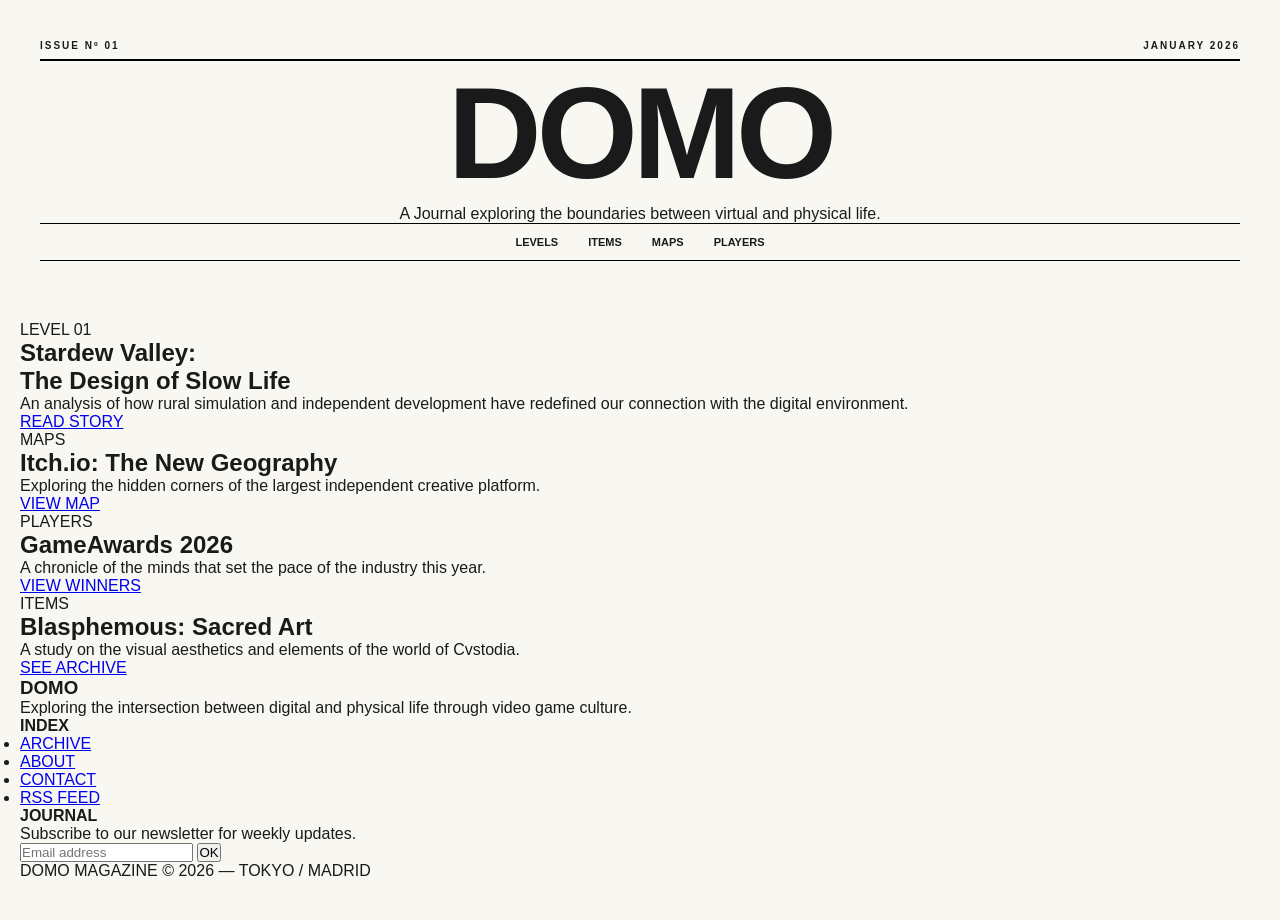
==== videojuegos.html @ 767f998e "new html" ====
<!DOCTYPE html>
<html lang="es">
<head>
    <meta charset="UTF-8">
    <meta name="viewport" content="width=device-width, initial-scale=1.0">
    <title>DOMO — Journal for Digital & Physical Life</title>
    <link rel="alternate" type="application/rss+xml" title="GameStation RSS" href="videjuegos_indie.rss" />
    <link rel="stylesheet" href="videojuegos.css">
</head>
<body>

    <header class="mag-header">
        <div class="top-bar">
            <span>ISSUE Nº 01</span>
            <span>JANUARY 2026</span>
        </div>
        
        <h1 class="logo">DOMO</h1>
        <p class="tagline">A Journal exploring the boundaries between virtual and physical life.</p>
        
        <nav class="navigation">
            <ul>
                <li>LEVELS</li>
                <li>ITEMS</li>
                <li>MAPS</li>
                <li>PLAYERS</li>
            </ul>
        </nav>
    </header>

    <main class="magazine-grid">
    <article class="card featured">
        <div class="tag-simple">LEVEL 01</div>
        <div class="card-content">
            <h2>Stardew Valley: <br>The Design of Slow Life</h2>
            <p>An analysis of how rural simulation and independent development have redefined our connection with the digital environment.</p>
            <a href="#" class="link">READ STORY</a>
        </div>
    </article>
    
    <section class="sidebar-cards">
        <article class="entry-card">
            <div class="entry-card__header">
                <div class="entry-card__tag">MAPS</div>
                <div class="entry-card__spacer"></div>
            </div>
            <div class="card-content">
                <h2>Itch.io: The New Geography</h2>
                <p>Exploring the hidden corners of the largest independent creative platform.</p>
                <a href="#" class="link">VIEW MAP</a>
            </div>
        </article>

        <article class="entry-card">
            <div class="entry-card__header">
                <div class="entry-card__tag">PLAYERS</div>
                <div class="entry-card__spacer"></div>
            </div>
            <div class="card-content">
                <h2>GameAwards 2026</h2>
                <p>A chronicle of the minds that set the pace of the industry this year.</p>
                <a href="#" class="link">VIEW WINNERS</a>
            </div>
        </article>

        <article class="entry-card">
            <div class="entry-card__header">
                <div class="entry-card__tag">ITEMS</div>
                <div class="entry-card__spacer"></div>
            </div>
            <div class="card-content">
                <h2>Blasphemous: Sacred Art</h2>
                <p>A study on the visual aesthetics and elements of the world of Cvstodia.</p>
                <a href="#" class="link">SEE ARCHIVE</a>
            </div>
        </article>
    </section>
</main>
 <footer class="main-footer">
        <div class="footer-container">
            <div class="footer-column">
                <h3 class="footer-logo">DOMO</h3>
                <p>Exploring the intersection between digital and physical life through video game culture.</p>
            </div>
            <div class="footer-column">
                <h4>INDEX</h4>
                <ul class="footer-links">
                    <li><a href="#">ARCHIVE</a></li>
                    <li><a href="#">ABOUT</a></li>
                    <li><a href="#">CONTACT</a></li>
                    <li><a href="videjuegos_indie.rss" class="rss-link">RSS FEED</a></li>
                </ul>
            </div>
            <div class="footer-column">
                <h4>JOURNAL</h4>
                <p>Subscribe to our newsletter for weekly updates.</p>
                <div class="footer-subscribe">
                    <input type="email" placeholder="Email address">
                    <button>OK</button>
                </div>
            </div>
        </div>
        <div class="footer-bottom">
            <p>DOMO MAGAZINE © 2026 — TOKYO / MADRID</p>
        </div>
    </footer>
</body>
</html>
---- videojuegos.css ----
* {
    margin: 0;
    padding: 0;
    box-sizing: border-box;
}

body {
    background-color: #f8f7f2;
    color: #1a1a1a;
    font-family: "Helvetica Neue", Helvetica, Arial, sans-serif;
    padding: 40px 20px;
}

.mag-header {
    max-width: 1200px;
    margin: 0 auto 60px auto;
    text-align: center;
}

.top-bar {
    display: flex;
    justify-content: space-between;
    font-size: 10px;
    font-weight: 900;
    letter-spacing: 2px;
    border-bottom: 2px solid #000;
    padding-bottom: 8px;
}

.logo {
    font-size: clamp(60px, 12vw, 130px);
    font-weight: 900;
    letter-spacing: -5px;
    margin: 20px 0;
    line-height: 0.8;
}

.navigation ul {
    list-style: none;
    display: flex;
    justify-content: center;
    gap: 30px;
    border-top: 1.5px solid #000;
    border-bottom: 1.5px solid #000;
    padding: 12px 0;
}

.navigation li {
    font-size: 11px;
    font-weight: 900;
}
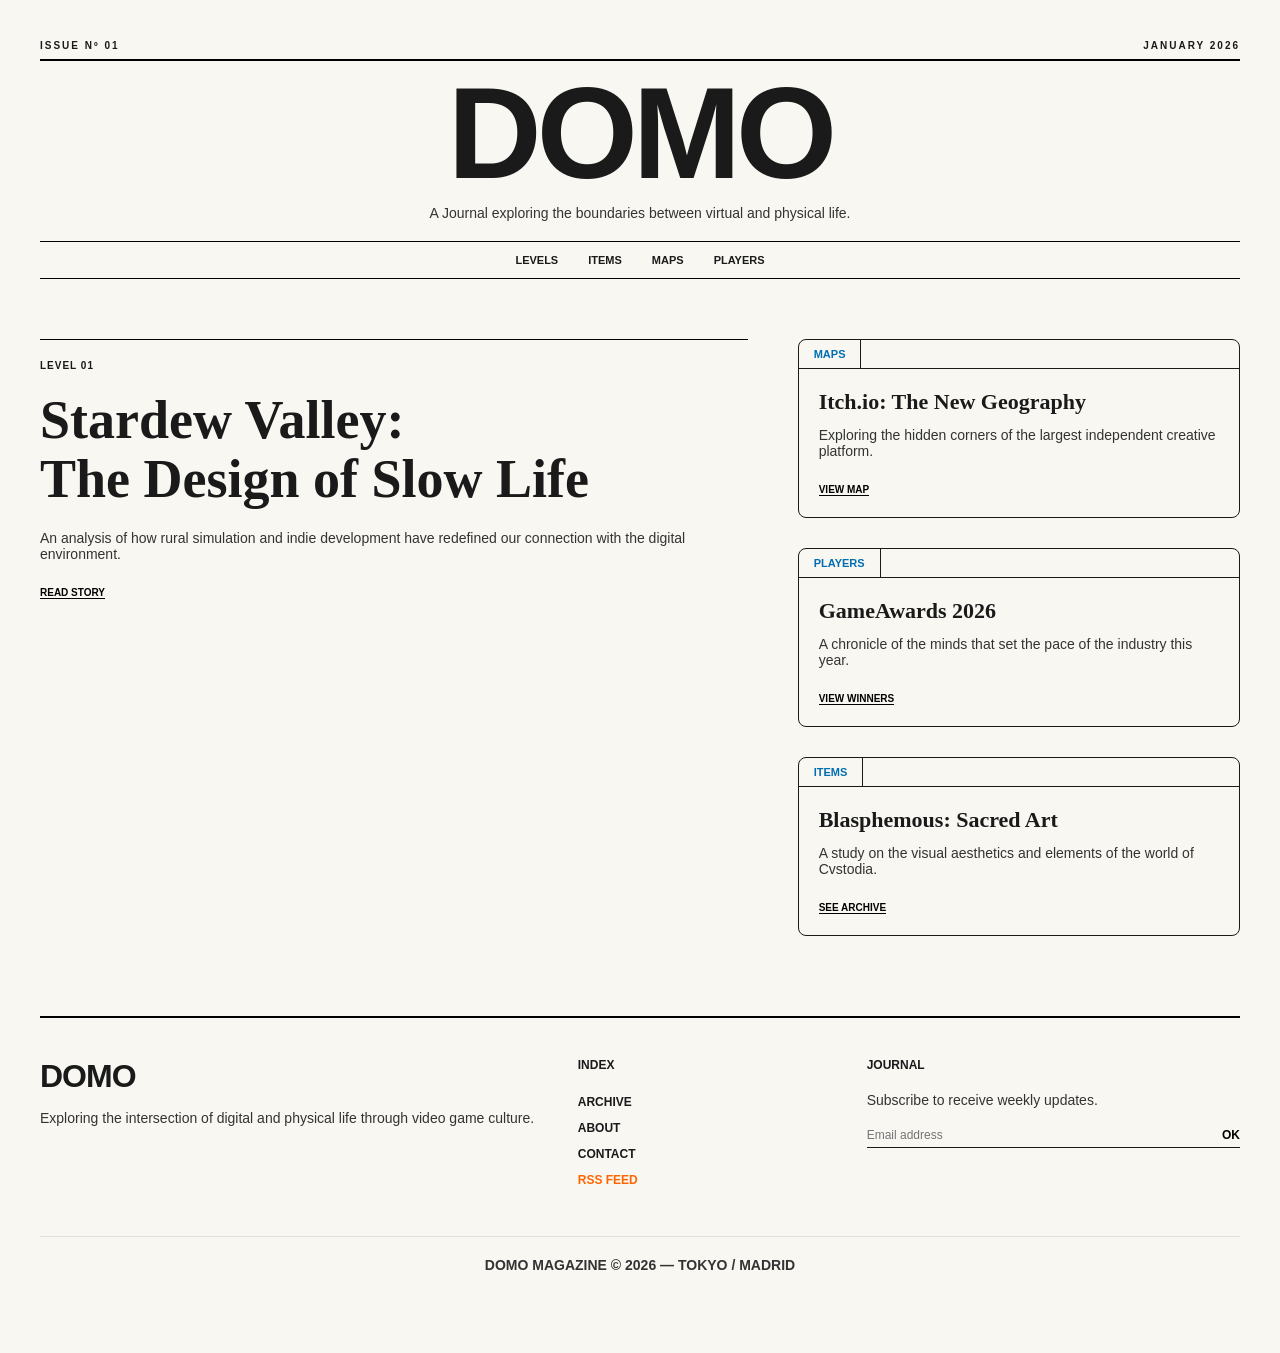
==== commit 90d2d494: "Fixed css and html structures" ====
--- a/videojuegos.html
+++ b/videojuegos.html
@@ -1,5 +1,5 @@
 <!DOCTYPE html>
-<html lang="es">
+<html lang="en">
 <head>
     <meta charset="UTF-8">
     <meta name="viewport" content="width=device-width, initial-scale=1.0">
@@ -29,58 +29,59 @@
     </header>
 
     <main class="magazine-grid">
-    <article class="card featured">
-        <div class="tag-simple">LEVEL 01</div>
-        <div class="card-content">
-            <h2>Stardew Valley: <br>The Design of Slow Life</h2>
-            <p>An analysis of how rural simulation and independent development have redefined our connection with the digital environment.</p>
-            <a href="#" class="link">READ STORY</a>
-        </div>
-    </article>
-    
-    <section class="sidebar-cards">
-        <article class="entry-card">
-            <div class="entry-card__header">
-                <div class="entry-card__tag">MAPS</div>
-                <div class="entry-card__spacer"></div>
-            </div>
+        <article class="card featured">
+            <div class="tag-simple">LEVEL 01</div>
             <div class="card-content">
-                <h2>Itch.io: The New Geography</h2>
-                <p>Exploring the hidden corners of the largest independent creative platform.</p>
-                <a href="#" class="link">VIEW MAP</a>
+                <h2>Stardew Valley: <br>The Design of Slow Life</h2>
+                <p>An analysis of how rural simulation and indie development have redefined our connection with the digital environment.</p>
+                <a href="#" class="link">READ STORY</a>
             </div>
         </article>
 
-        <article class="entry-card">
-            <div class="entry-card__header">
-                <div class="entry-card__tag">PLAYERS</div>
-                <div class="entry-card__spacer"></div>
-            </div>
-            <div class="card-content">
-                <h2>GameAwards 2026</h2>
-                <p>A chronicle of the minds that set the pace of the industry this year.</p>
-                <a href="#" class="link">VIEW WINNERS</a>
-            </div>
-        </article>
+        <section class="sidebar-cards">
+            <article class="entry-card">
+                <div class="entry-card__header">
+                    <div class="entry-card__tag">MAPS</div>
+                    <div class="entry-card__spacer"></div>
+                </div>
+                <div class="card-content">
+                    <h2>Itch.io: The New Geography</h2>
+                    <p>Exploring the hidden corners of the largest independent creative platform.</p>
+                    <a href="#" class="link">VIEW MAP</a>
+                </div>
+            </article>
 
-        <article class="entry-card">
-            <div class="entry-card__header">
-                <div class="entry-card__tag">ITEMS</div>
-                <div class="entry-card__spacer"></div>
-            </div>
-            <div class="card-content">
-                <h2>Blasphemous: Sacred Art</h2>
-                <p>A study on the visual aesthetics and elements of the world of Cvstodia.</p>
-                <a href="#" class="link">SEE ARCHIVE</a>
-            </div>
-        </article>
-    </section>
-</main>
- <footer class="main-footer">
+            <article class="entry-card">
+                <div class="entry-card__header">
+                    <div class="entry-card__tag">PLAYERS</div>
+                    <div class="entry-card__spacer"></div>
+                </div>
+                <div class="card-content">
+                    <h2>GameAwards 2026</h2>
+                    <p>A chronicle of the minds that set the pace of the industry this year.</p>
+                    <a href="#" class="link">VIEW WINNERS</a>
+                </div>
+            </article>
+
+            <article class="entry-card">
+                <div class="entry-card__header">
+                    <div class="entry-card__tag">ITEMS</div>
+                    <div class="entry-card__spacer"></div>
+                </div>
+                <div class="card-content">
+                    <h2>Blasphemous: Sacred Art</h2>
+                    <p>A study on the visual aesthetics and elements of the world of Cvstodia.</p>
+                    <a href="#" class="link">SEE ARCHIVE</a>
+                </div>
+            </article>
+        </section>
+    </main>
+
+    <footer class="main-footer">
         <div class="footer-container">
             <div class="footer-column">
                 <h3 class="footer-logo">DOMO</h3>
-                <p>Exploring the intersection between digital and physical life through video game culture.</p>
+                <p>Exploring the intersection of digital and physical life through video game culture.</p>
             </div>
             <div class="footer-column">
                 <h4>INDEX</h4>
@@ -93,7 +94,7 @@
             </div>
             <div class="footer-column">
                 <h4>JOURNAL</h4>
-                <p>Subscribe to our newsletter for weekly updates.</p>
+                <p>Subscribe to receive weekly updates.</p>
                 <div class="footer-subscribe">
                     <input type="email" placeholder="Email address">
                     <button>OK</button>
@@ -104,5 +105,6 @@
             <p>DOMO MAGAZINE © 2026 — TOKYO / MADRID</p>
         </div>
     </footer>
+
 </body>
 </html>
--- a/videojuegos.css
+++ b/videojuegos.css
@@ -48,4 +48,177 @@
 .navigation li {
     font-size: 11px;
     font-weight: 900;
+}
+
+.magazine-grid {
+    display: grid;
+    grid-template-columns: 1.6fr 1fr;
+    gap: 50px;
+    max-width: 1200px;
+    margin: 0 auto 80px auto;
+}
+
+.featured {
+    border-top: 1.5px solid #000;
+    padding-top: 20px;
+}
+
+.featured h2 {
+    font-family: "Georgia", serif;
+    font-size: clamp(32px, 5vw, 54px);
+    line-height: 1.1;
+    margin: 20px 0;
+}
+
+.tag-simple {
+    font-size: 10px;
+    font-weight: 900;
+    letter-spacing: 1px;
+}
+
+.sidebar-cards {
+    display: flex;
+    flex-direction: column;
+    gap: 30px;
+}
+
+.entry-card {
+    border: 1px solid #1a1a1a;
+    border-radius: 8px;
+    overflow: hidden;
+    background-color: transparent;
+}
+
+.entry-card__header {
+    display: flex;
+    border-bottom: 1px solid #1a1a1a;
+}
+
+.entry-card__tag {
+    padding: 8px 15px;
+    font-size: 11px;
+    font-weight: 900;
+    color: #006eb3; 
+    border-right: 1px solid #1a1a1a;
+    background-color: transparent;
+    text-transform: uppercase;
+}
+
+.entry-card__spacer {
+    flex-grow: 1;
+}
+
+.entry-card:hover .entry-card__header {
+    background-color: #1a1a1a;
+}
+
+.entry-card:hover .entry-card__tag {
+    color: #ffffff;
+    border-right: 1px solid #ffffff;
+}
+
+.entry-card .card-content {
+    padding: 20px;
+}
+
+.entry-card h2 {
+    font-family: "Georgia", serif;
+    font-size: 22px;
+    margin-bottom: 12px;
+}
+
+p {
+    font-size: 14px;
+    margin-bottom: 20px;
+    color: #333;
+}
+
+.link {
+    font-size: 10px;
+    font-weight: 900;
+    text-decoration: none;
+    color: #000;
+    border-bottom: 1px solid #000;
+    text-transform: uppercase;
+}
+
+.main-footer {
+    max-width: 1200px;
+    margin: 0 auto;
+    border-top: 2px solid #000;
+    padding-top: 40px;
+}
+
+.footer-container {
+    display: grid;
+    grid-template-columns: 2fr 1fr 1.5fr;
+    gap: 40px;
+    padding-bottom: 40px;
+}
+
+.footer-logo {
+    font-size: 32px;
+    font-weight: 900;
+    letter-spacing: -1px;
+    margin-bottom: 15px;
+}
+
+.footer-column h4 {
+    font-size: 12px;
+    font-weight: 900;
+    margin-bottom: 20px;
+}
+
+.footer-links {
+    list-style: none;
+}
+
+.footer-links li {
+    margin-bottom: 8px;
+}
+
+.footer-links a {
+    text-decoration: none;
+    color: #1a1a1a;
+    font-size: 12px;
+    font-weight: bold;
+}
+
+.footer-links a.rss-link {
+    color: #ff6600;
+}
+
+.footer-subscribe {
+    display: flex;
+    border-bottom: 1px solid #1a1a1a;
+    padding-bottom: 5px;
+}
+
+.footer-subscribe input {
+    background: transparent;
+    border: none;
+    flex-grow: 1;
+    outline: none;
+    font-size: 12px;
+}
+
+.footer-subscribe button {
+    background: transparent;
+    border: none;
+    font-weight: 900;
+    cursor: pointer;
+    font-size: 12px;
+}
+
+.footer-bottom {
+    text-align: center;
+    border-top: 1px solid #e0e0e0;
+    padding: 20px 0;
+    font-size: 10px;
+    font-weight: 900;
+}
+
+@media (max-width: 900px) {
+    .magazine-grid { grid-template-columns: 1fr; }
+    .footer-container { grid-template-columns: 1fr; gap: 30px; }
 }
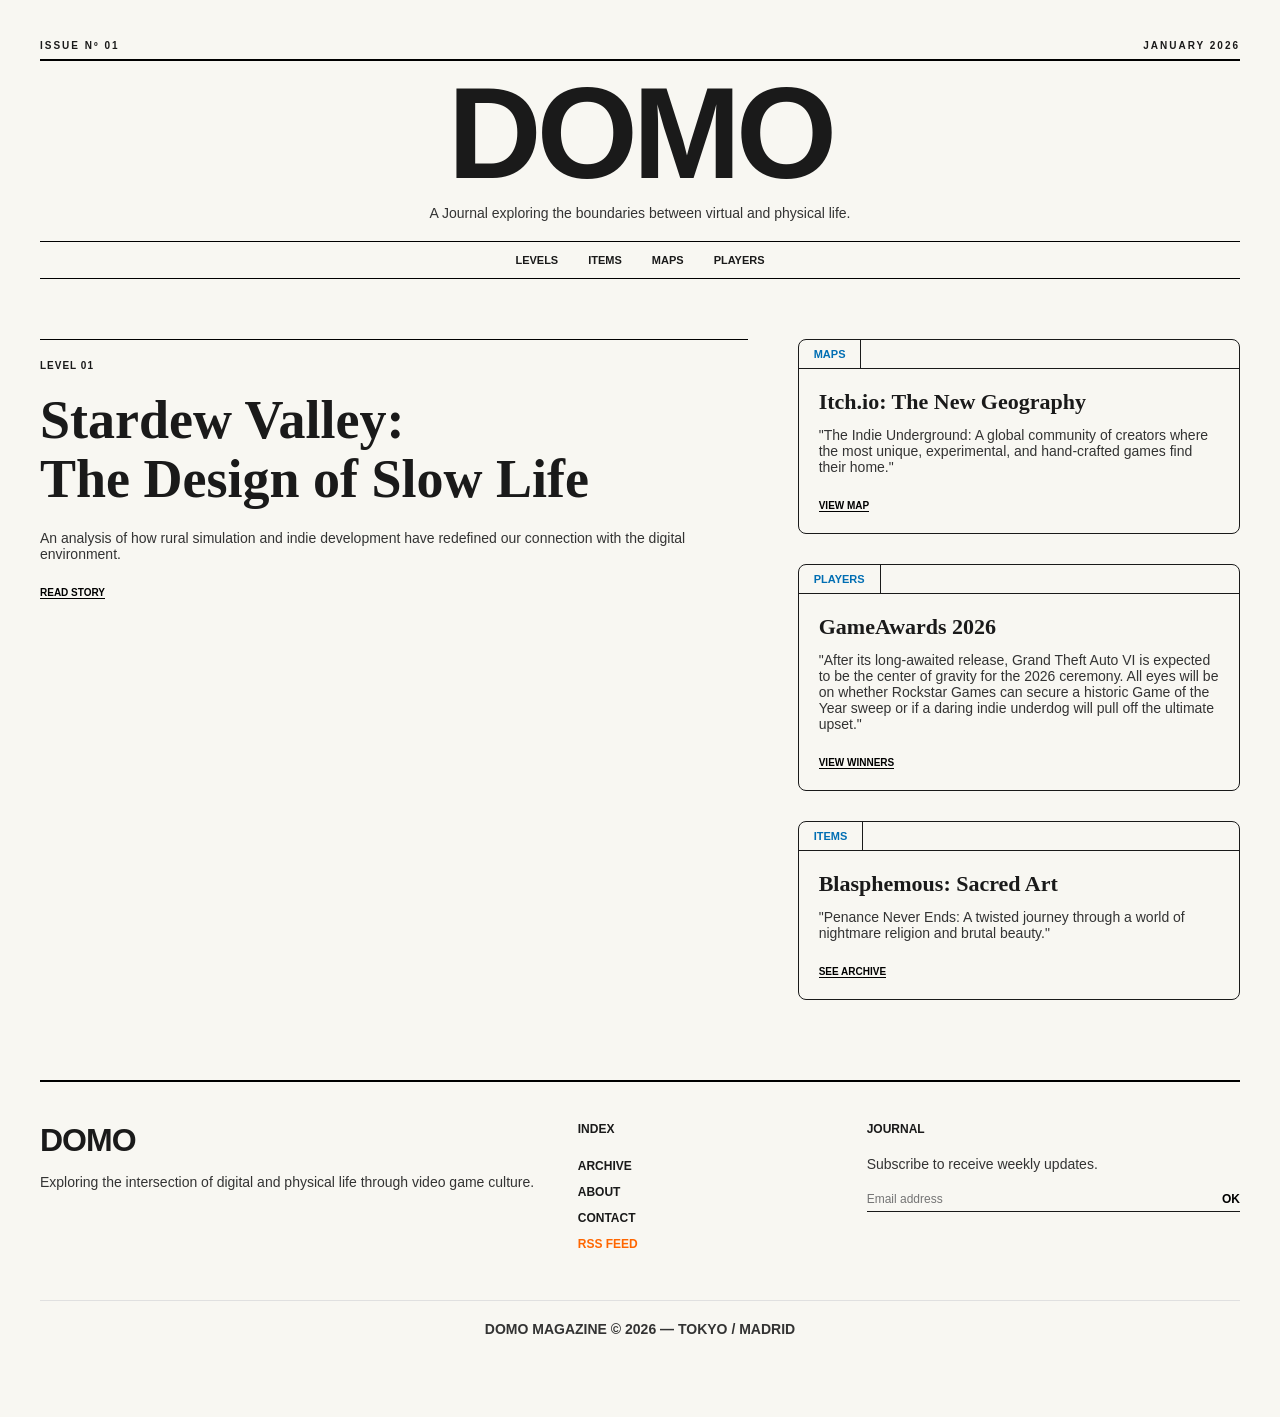
==== commit a9e7499c: "Articles text changed to better suggestion" ====
--- a/videojuegos.html
+++ b/videojuegos.html
@@ -46,7 +46,7 @@
                 </div>
                 <div class="card-content">
                     <h2>Itch.io: The New Geography</h2>
-                    <p>Exploring the hidden corners of the largest independent creative platform.</p>
+                    <p>"The Indie Underground: A global community of creators where the most unique, experimental, and hand-crafted games find their home."</p>
                     <a href="#" class="link">VIEW MAP</a>
                 </div>
             </article>
@@ -58,7 +58,7 @@
                 </div>
                 <div class="card-content">
                     <h2>GameAwards 2026</h2>
-                    <p>A chronicle of the minds that set the pace of the industry this year.</p>
+                    <p>"After its long-awaited release, Grand Theft Auto VI is expected to be the center of gravity for the 2026 ceremony. All eyes will be on whether Rockstar Games can secure a historic Game of the Year sweep or if a daring indie underdog will pull off the ultimate upset."</p>
                     <a href="#" class="link">VIEW WINNERS</a>
                 </div>
             </article>
@@ -70,7 +70,7 @@
                 </div>
                 <div class="card-content">
                     <h2>Blasphemous: Sacred Art</h2>
-                    <p>A study on the visual aesthetics and elements of the world of Cvstodia.</p>
+                    <p>"Penance Never Ends: A twisted journey through a world of nightmare religion and brutal beauty."</p>
                     <a href="#" class="link">SEE ARCHIVE</a>
                 </div>
             </article>
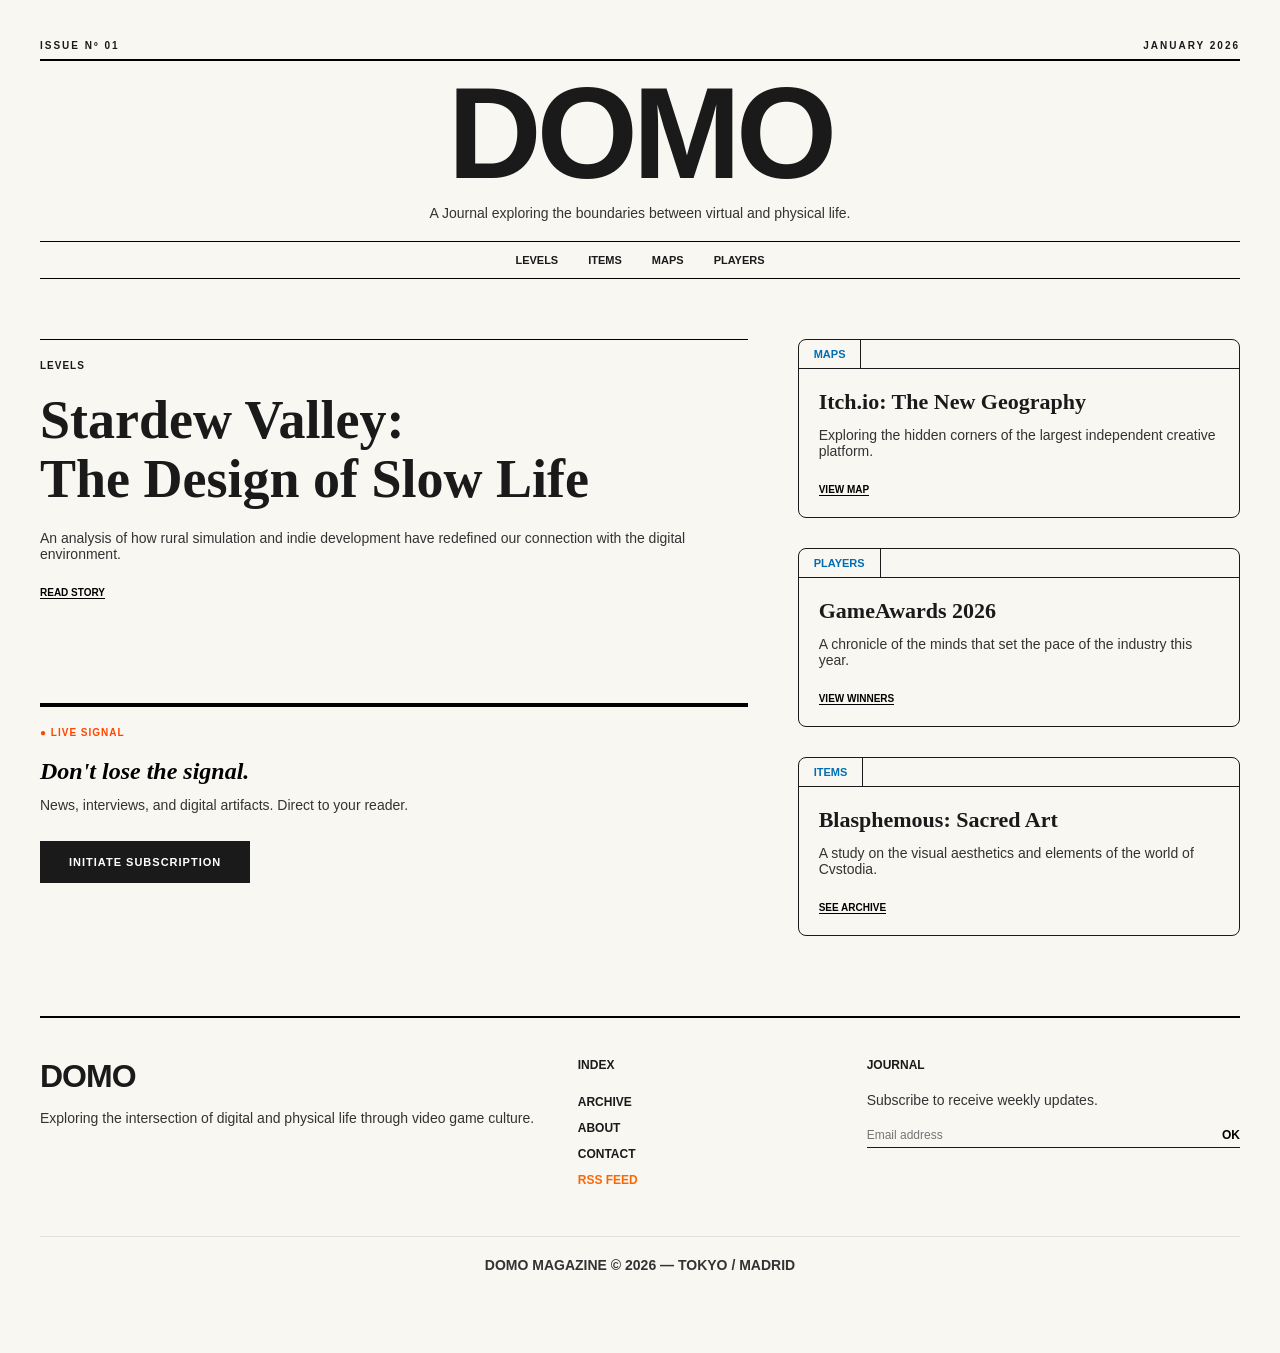
==== commit 892dbd3e: "add suscribe rss button" ====
--- a/videojuegos.html
+++ b/videojuegos.html
@@ -30,7 +30,7 @@
 
     <main class="magazine-grid">
         <article class="card featured">
-            <div class="tag-simple">LEVEL 01</div>
+            <div class="tag-simple">LEVELS</div>
             <div class="card-content">
                 <h2>Stardew Valley: <br>The Design of Slow Life</h2>
                 <p>An analysis of how rural simulation and indie development have redefined our connection with the digital environment.</p>
@@ -46,7 +46,7 @@
                 </div>
                 <div class="card-content">
                     <h2>Itch.io: The New Geography</h2>
-                    <p>"The Indie Underground: A global community of creators where the most unique, experimental, and hand-crafted games find their home."</p>
+                    <p>Exploring the hidden corners of the largest independent creative platform.</p>
                     <a href="#" class="link">VIEW MAP</a>
                 </div>
             </article>
@@ -58,7 +58,7 @@
                 </div>
                 <div class="card-content">
                     <h2>GameAwards 2026</h2>
-                    <p>"After its long-awaited release, Grand Theft Auto VI is expected to be the center of gravity for the 2026 ceremony. All eyes will be on whether Rockstar Games can secure a historic Game of the Year sweep or if a daring indie underdog will pull off the ultimate upset."</p>
+                    <p>A chronicle of the minds that set the pace of the industry this year.</p>
                     <a href="#" class="link">VIEW WINNERS</a>
                 </div>
             </article>
@@ -70,11 +70,23 @@
                 </div>
                 <div class="card-content">
                     <h2>Blasphemous: Sacred Art</h2>
-                    <p>"Penance Never Ends: A twisted journey through a world of nightmare religion and brutal beauty."</p>
+                    <p>A study on the visual aesthetics and elements of the world of Cvstodia.</p>
                     <a href="#" class="link">SEE ARCHIVE</a>
                 </div>
             </article>
         </section>
+
+        <div class="rss-subscribe-card">
+            <div class="rss-header">
+                <span class="status-indicator">● LIVE SIGNAL</span>
+            </div>
+            <div class="rss-body">
+                <h3>Don't lose the signal.</h3>
+                <p>News, interviews, and digital artifacts. Direct to your reader.</p>
+                <a href="videjuegos_indie.rss" class="rss-button">INITIATE SUBSCRIPTION</a>
+            </div>
+        </div>
+
     </main>
 
     <footer class="main-footer">
@@ -107,4 +119,4 @@
     </footer>
 
 </body>
-</html>
+</html>
--- a/videojuegos.css
+++ b/videojuegos.css
@@ -80,6 +80,10 @@
     display: flex;
     flex-direction: column;
     gap: 30px;
+    /* Grid placement: Row 1 / Col 2. 
+       If content is long, it spans multiple rows automatically */
+    grid-column: 2; 
+    grid-row: 1 / span 2; 
 }
 
 .entry-card {
@@ -218,7 +222,79 @@
     font-weight: 900;
 }
 
+/* --- RSS MODULE STYLES --- */
+
+.rss-subscribe-card {
+    /* Forzamos que vaya a la primera columna, debajo del artículo */
+    grid-column: 1;
+    margin-top: 0;
+    padding-top: 20px;
+    border-top: 4px solid #000; /* Borde grueso estilo brutalista */
+    display: flex;
+    flex-direction: column;
+    gap: 15px;
+}
+
+.rss-header {
+    display: flex;
+    justify-content: space-between;
+    font-size: 10px;
+    font-weight: 900;
+    letter-spacing: 1px;
+    color: #666;
+    margin-bottom: 5px;
+}
+
+.status-indicator {
+    color: #ff4500;
+    animation: blink 2s infinite;
+}
+
+.rss-body h3 {
+    font-family: "Georgia", serif;
+    font-size: 24px;
+    font-style: italic;
+    margin-bottom: 10px;
+    color: #000;
+}
+
+.rss-body p {
+    font-size: 14px;
+    max-width: 90%;
+    line-height: 1.5;
+    margin-bottom: 25px;
+}
+
+.rss-button {
+    display: inline-block;
+    background-color: #1a1a1a;
+    color: #fff;
+    text-decoration: none;
+    padding: 14px 28px;
+    font-size: 11px;
+    font-weight: 900;
+    letter-spacing: 1px;
+    transition: all 0.3s ease;
+    border: 1px solid #1a1a1a;
+}
+
+.rss-button:hover {
+    background-color: transparent;
+    color: #1a1a1a;
+    cursor: pointer;
+}
+
+@keyframes blink {
+    0% { opacity: 1; }
+    50% { opacity: 0.4; }
+    100% { opacity: 1; }
+}
+
+/* --- MEDIA QUERIES --- */
+
 @media (max-width: 900px) {
     .magazine-grid { grid-template-columns: 1fr; }
+    .sidebar-cards { grid-column: 1; grid-row: auto; } /* Reset para móvil */
+    .rss-subscribe-card { grid-column: 1; }
     .footer-container { grid-template-columns: 1fr; gap: 30px; }
 }
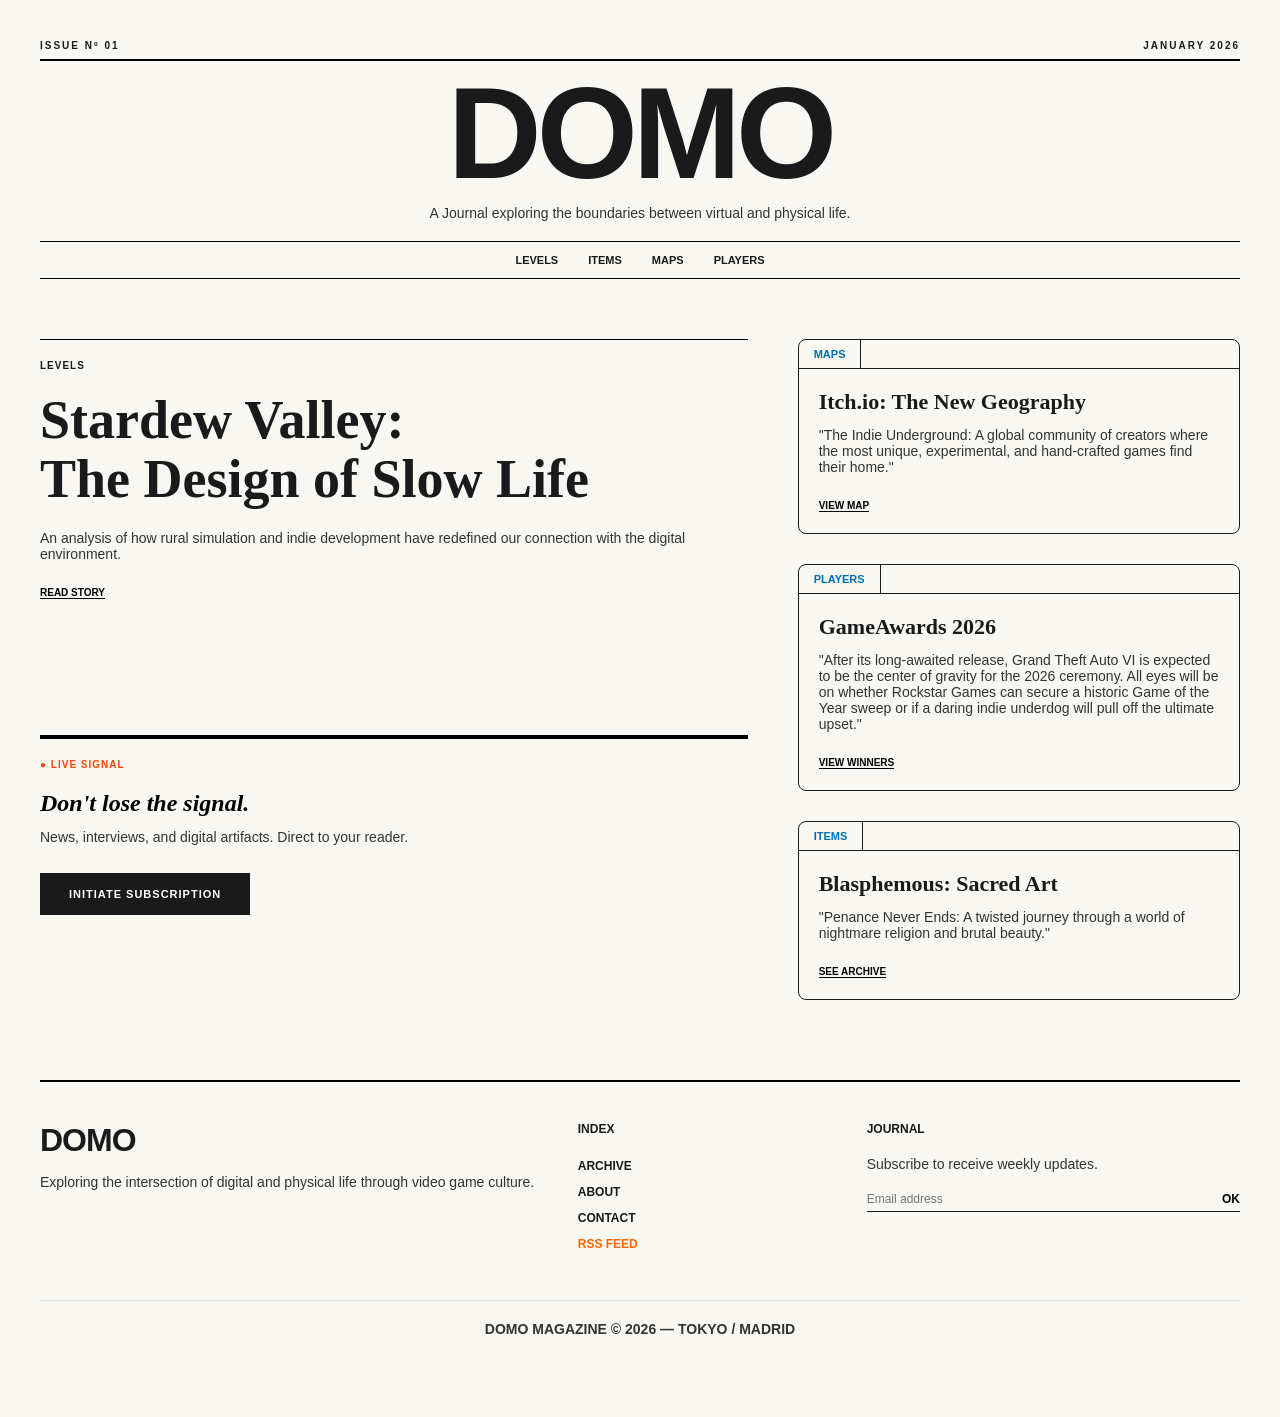
==== commit a02d976d: "add suscribe button" ====
--- a/videojuegos.html
+++ b/videojuegos.html
@@ -46,7 +46,7 @@
                 </div>
                 <div class="card-content">
                     <h2>Itch.io: The New Geography</h2>
-                    <p>Exploring the hidden corners of the largest independent creative platform.</p>
+                    <p>"The Indie Underground: A global community of creators where the most unique, experimental, and hand-crafted games find their home."</p>
                     <a href="#" class="link">VIEW MAP</a>
                 </div>
             </article>
@@ -58,7 +58,7 @@
                 </div>
                 <div class="card-content">
                     <h2>GameAwards 2026</h2>
-                    <p>A chronicle of the minds that set the pace of the industry this year.</p>
+                    <p>"After its long-awaited release, Grand Theft Auto VI is expected to be the center of gravity for the 2026 ceremony. All eyes will be on whether Rockstar Games can secure a historic Game of the Year sweep or if a daring indie underdog will pull off the ultimate upset."</p>
                     <a href="#" class="link">VIEW WINNERS</a>
                 </div>
             </article>
@@ -70,7 +70,7 @@
                 </div>
                 <div class="card-content">
                     <h2>Blasphemous: Sacred Art</h2>
-                    <p>A study on the visual aesthetics and elements of the world of Cvstodia.</p>
+                    <p>"Penance Never Ends: A twisted journey through a world of nightmare religion and brutal beauty."</p>
                     <a href="#" class="link">SEE ARCHIVE</a>
                 </div>
             </article>
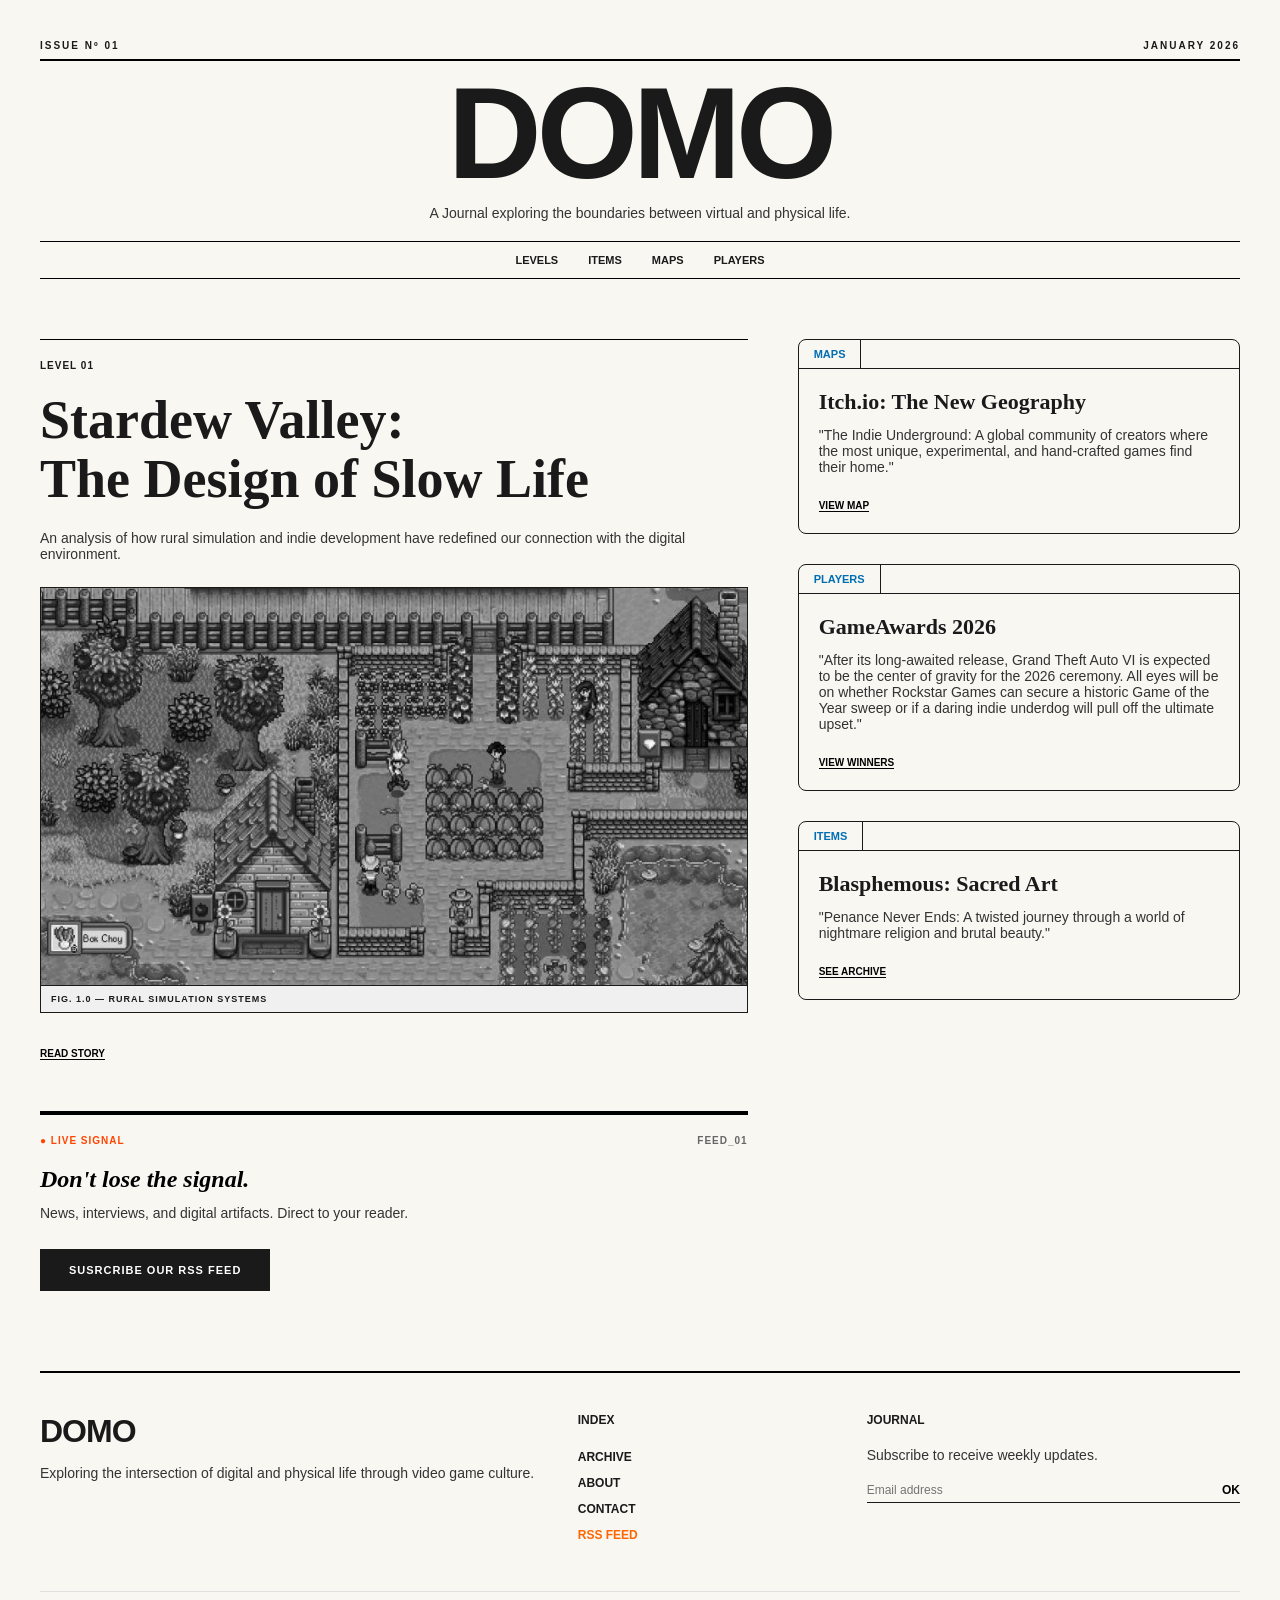
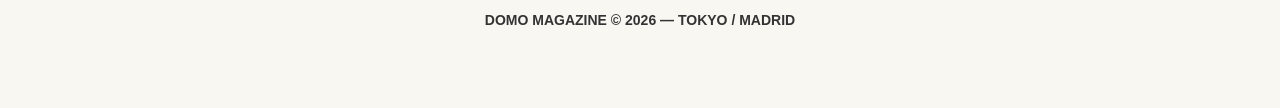
==== commit f491ebf3: "Add stardew valley image" ====
--- a/videojuegos.html
+++ b/videojuegos.html
@@ -29,11 +29,18 @@
     </header>
 
     <main class="magazine-grid">
+        
         <article class="card featured">
-            <div class="tag-simple">LEVELS</div>
+            <div class="tag-simple">LEVEL 01</div>
             <div class="card-content">
                 <h2>Stardew Valley: <br>The Design of Slow Life</h2>
+                
                 <p>An analysis of how rural simulation and indie development have redefined our connection with the digital environment.</p>
+                
+                <figure class="featured-image">
+                    <img src="stardew.jpg" alt="Stardew Valley Gameplay">
+                    <figcaption>Fig. 1.0 — Rural Simulation Systems</figcaption>
+                </figure>
                 <a href="#" class="link">READ STORY</a>
             </div>
         </article>
@@ -79,11 +86,12 @@
         <div class="rss-subscribe-card">
             <div class="rss-header">
                 <span class="status-indicator">● LIVE SIGNAL</span>
+                <span class="id-tag">FEED_01</span>
             </div>
             <div class="rss-body">
                 <h3>Don't lose the signal.</h3>
                 <p>News, interviews, and digital artifacts. Direct to your reader.</p>
-                <a href="videjuegos_indie.rss" class="rss-button">INITIATE SUBSCRIPTION</a>
+                <a href="videjuegos_indie.rss" class="rss-button">SUSRCRIBE OUR RSS FEED</a>
             </div>
         </div>
 
--- a/videojuegos.css
+++ b/videojuegos.css
@@ -70,6 +70,38 @@
     margin: 20px 0;
 }
 
+/* --- ESTILOS DE LA IMAGEN DESTACADA --- */
+.featured-image {
+    margin: 25px 0 30px 0;
+    width: 100%;
+    border: 1px solid #1a1a1a;
+}
+
+.featured-image img {
+    width: 100%;
+    height: auto;
+    display: block;
+    /* Filtro para que sea B/N por defecto (estilo periódico) */
+    filter: grayscale(100%);
+    transition: filter 0.3s ease;
+}
+
+/* Al pasar el ratón, la imagen recupera el color */
+.featured-image:hover img {
+    filter: grayscale(0%);
+}
+
+.featured-image figcaption {
+    font-size: 9px;
+    font-weight: 900;
+    text-transform: uppercase;
+    padding: 8px 10px;
+    border-top: 1px solid #1a1a1a;
+    background-color: #f0f0f0;
+    letter-spacing: 1px;
+}
+/* ------------------------------------- */
+
 .tag-simple {
     font-size: 10px;
     font-weight: 900;
@@ -80,8 +112,6 @@
     display: flex;
     flex-direction: column;
     gap: 30px;
-    /* Grid placement: Row 1 / Col 2. 
-       If content is long, it spans multiple rows automatically */
     grid-column: 2; 
     grid-row: 1 / span 2; 
 }
@@ -222,14 +252,13 @@
     font-weight: 900;
 }
 
-/* --- RSS MODULE STYLES --- */
+/* --- ESTILOS DEL MÓDULO RSS --- */
 
 .rss-subscribe-card {
-    /* Forzamos que vaya a la primera columna, debajo del artículo */
     grid-column: 1;
     margin-top: 0;
     padding-top: 20px;
-    border-top: 4px solid #000; /* Borde grueso estilo brutalista */
+    border-top: 4px solid #000;
     display: flex;
     flex-direction: column;
     gap: 15px;
@@ -294,7 +323,7 @@
 
 @media (max-width: 900px) {
     .magazine-grid { grid-template-columns: 1fr; }
-    .sidebar-cards { grid-column: 1; grid-row: auto; } /* Reset para móvil */
+    .sidebar-cards { grid-column: 1; grid-row: auto; }
     .rss-subscribe-card { grid-column: 1; }
     .footer-container { grid-template-columns: 1fr; gap: 30px; }
 }
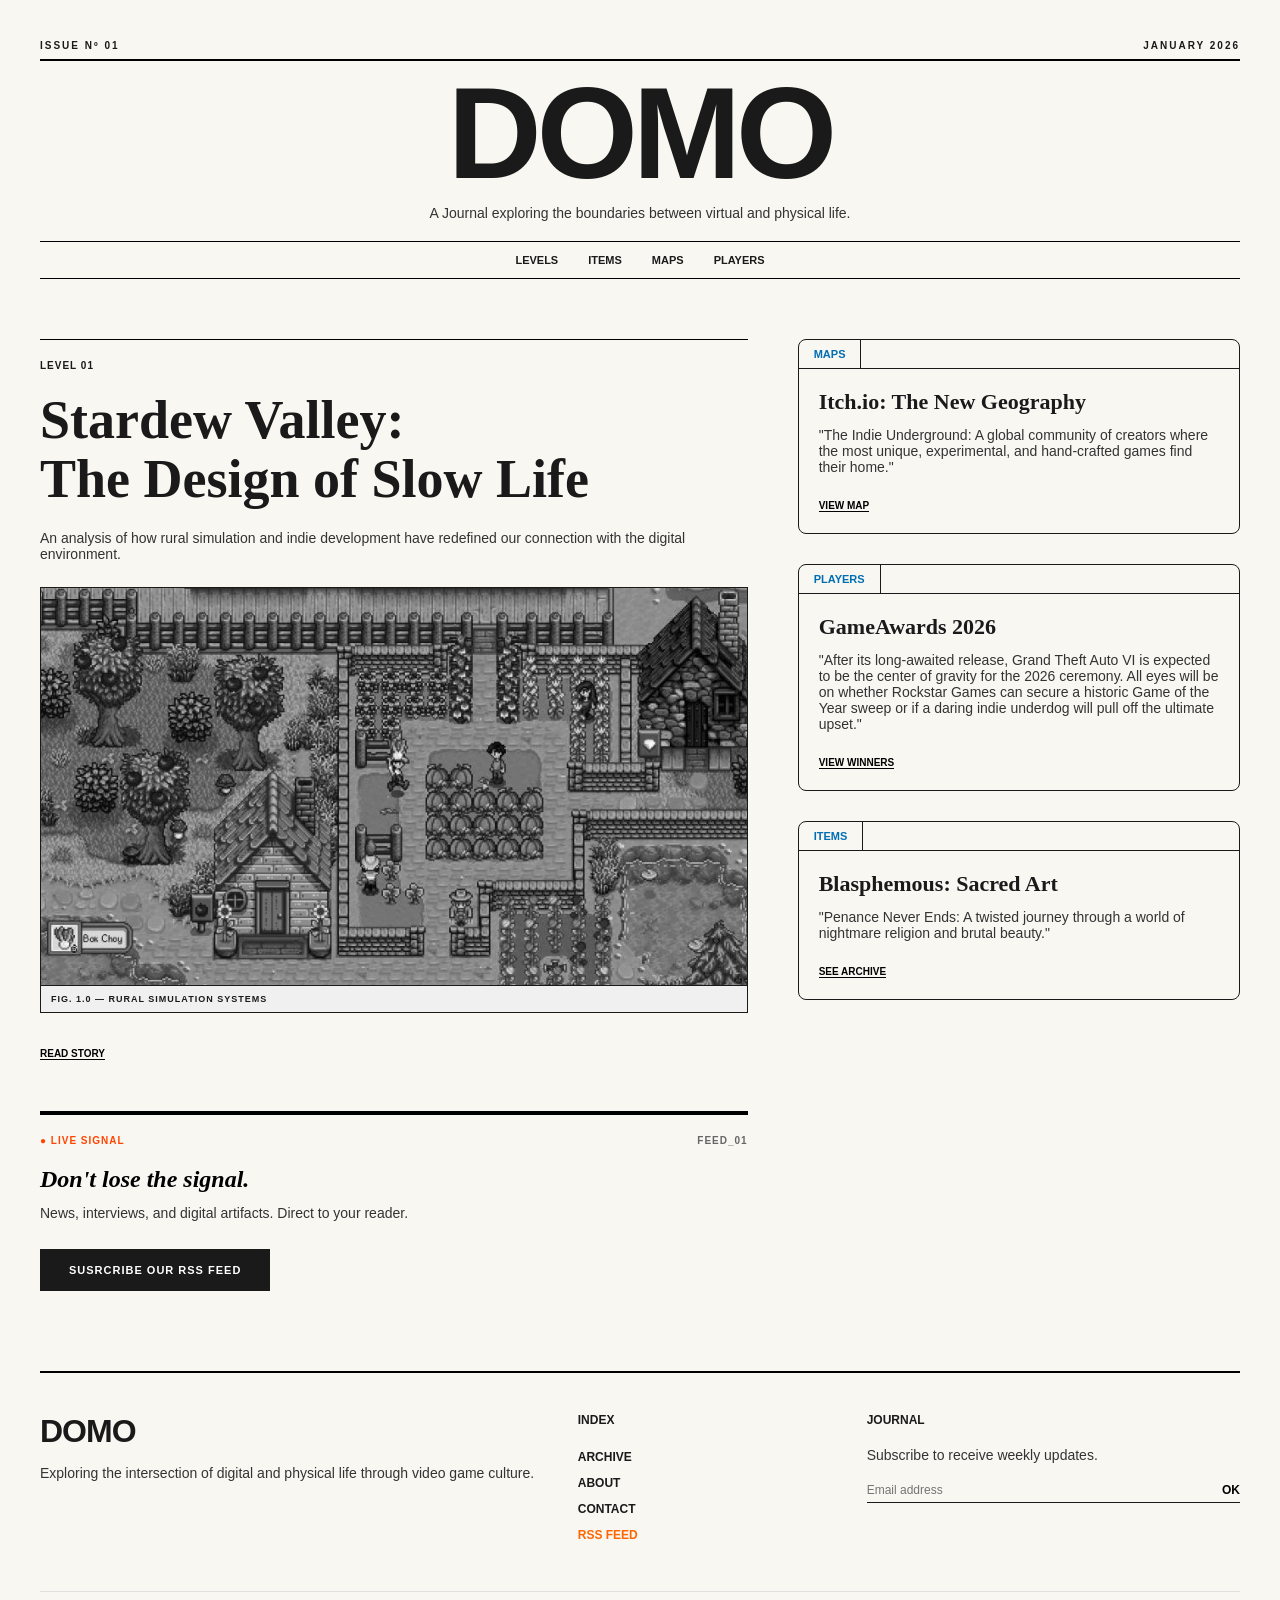
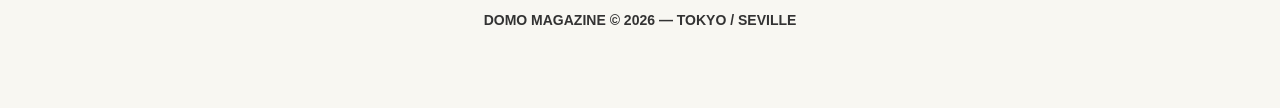
==== commit 65399744: "changed location from Madrid to Seville" ====
--- a/videojuegos.html
+++ b/videojuegos.html
@@ -122,8 +122,7 @@
             </div>
         </div>
         <div class="footer-bottom">
-            <p>DOMO MAGAZINE © 2026 — TOKYO / MADRID</p>
-        </div>
+            <p>DOMO MAGAZINE © 2026 — TOKYO / SEVILLE</p>
     </footer>
 
 </body>
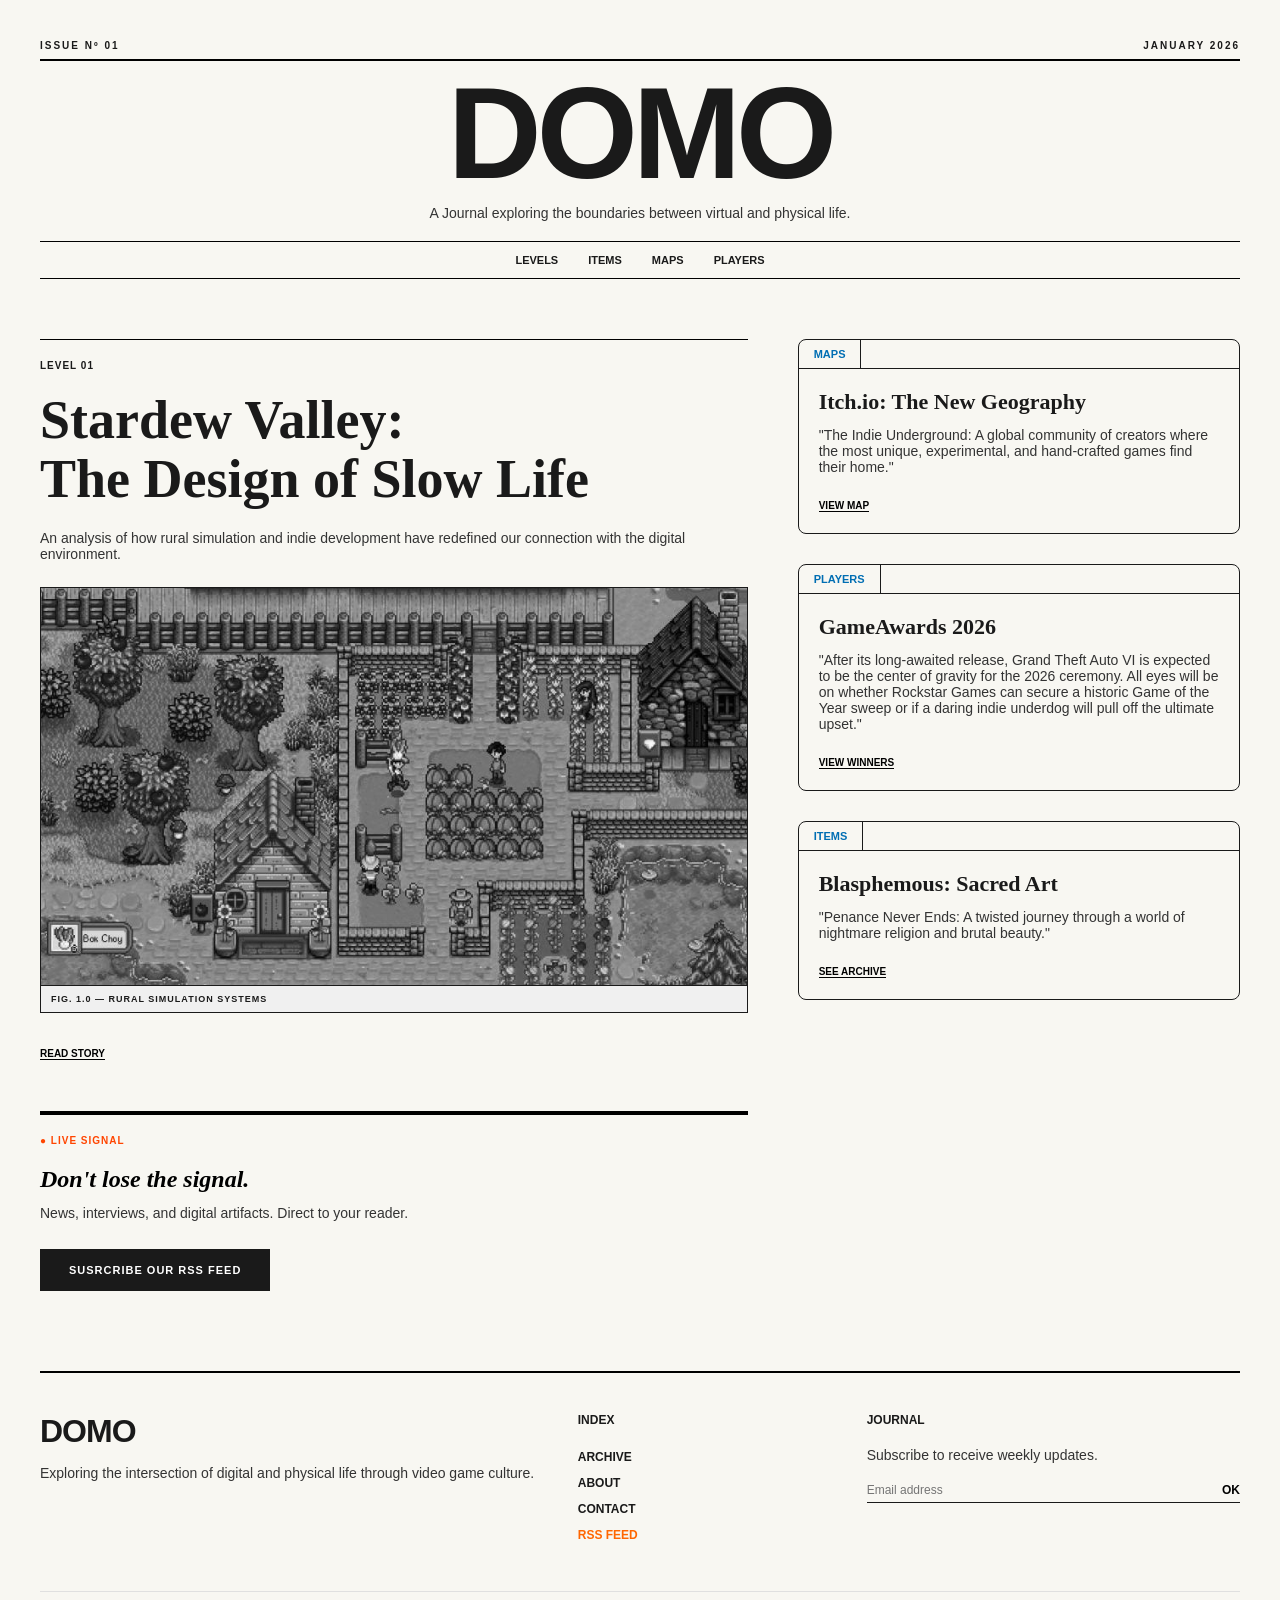
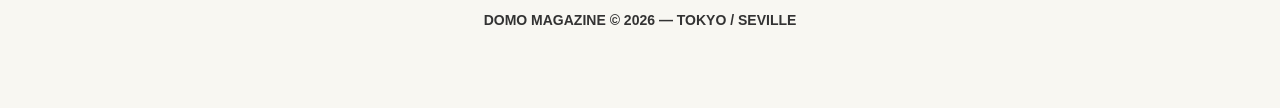
==== commit 4fe05eb6: "Deleted feed_01" ====
--- a/videojuegos.html
+++ b/videojuegos.html
@@ -86,7 +86,6 @@
         <div class="rss-subscribe-card">
             <div class="rss-header">
                 <span class="status-indicator">● LIVE SIGNAL</span>
-                <span class="id-tag">FEED_01</span>
             </div>
             <div class="rss-body">
                 <h3>Don't lose the signal.</h3>
